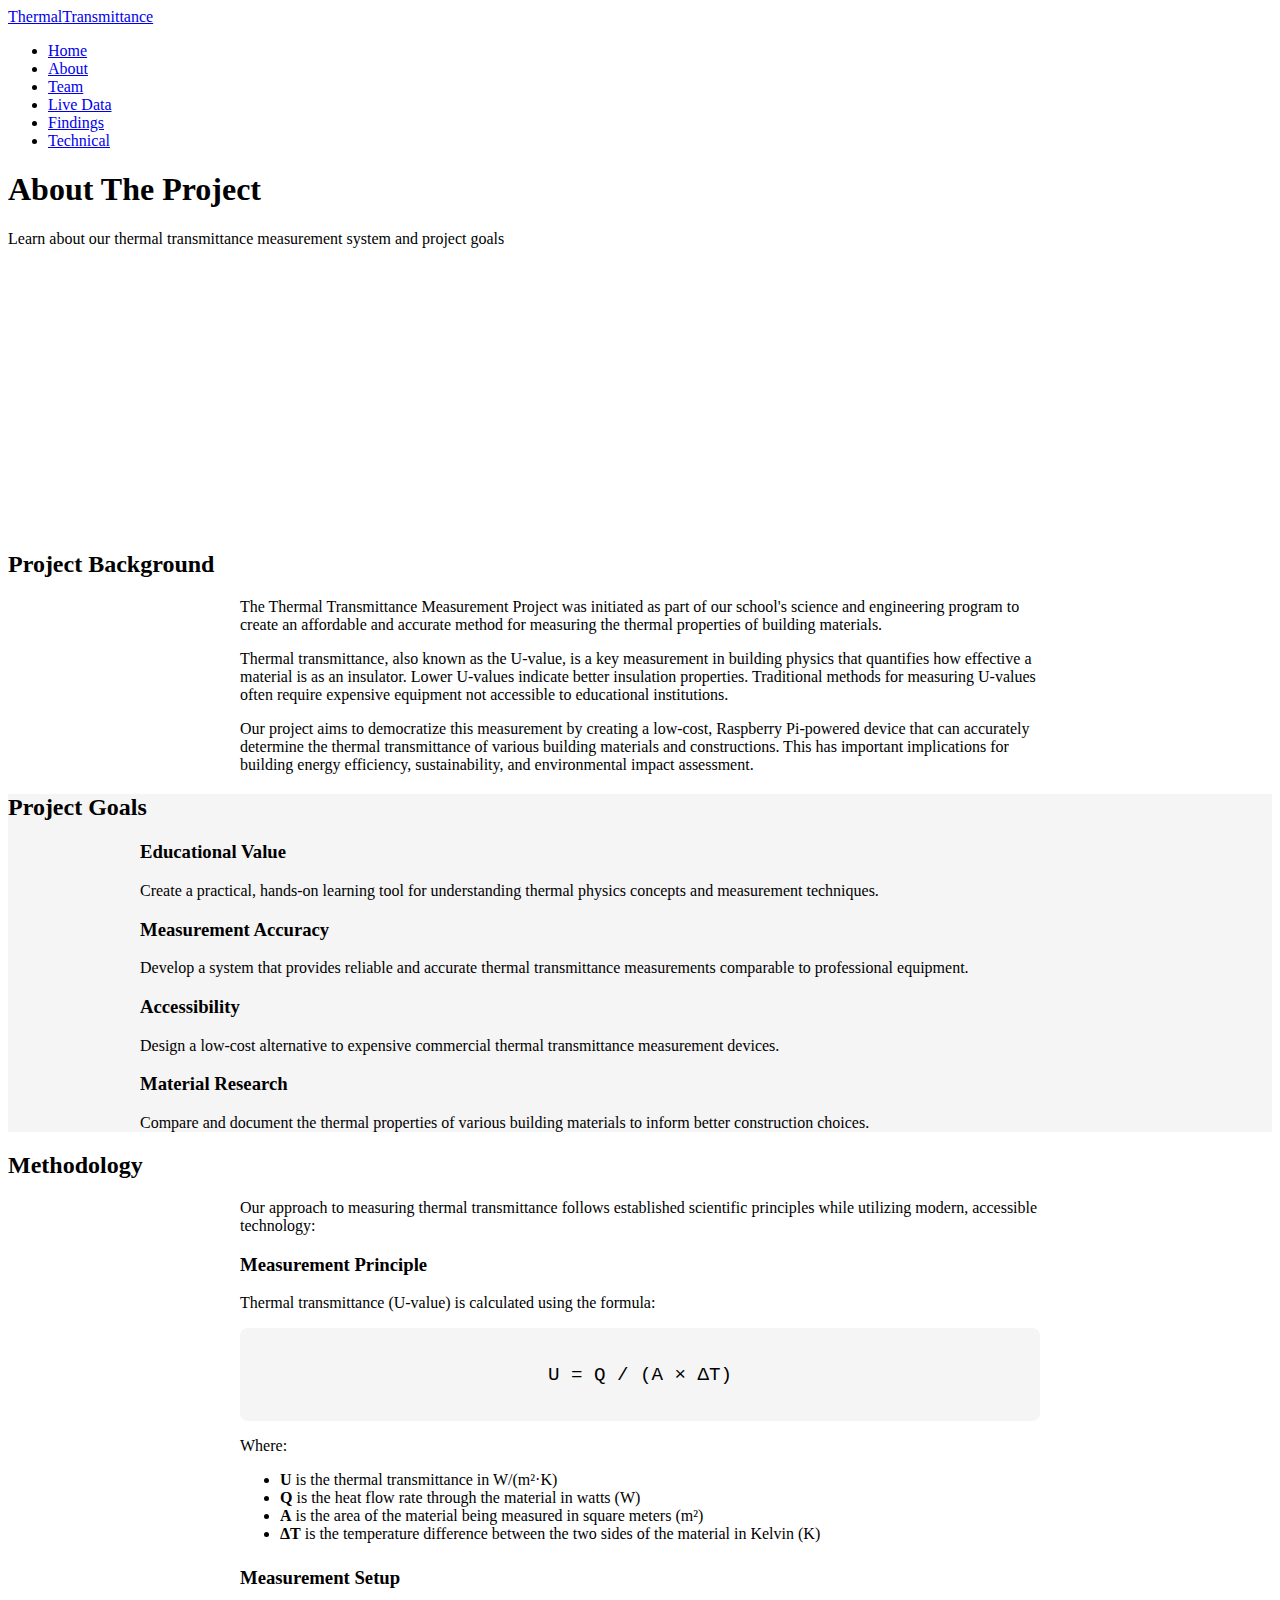
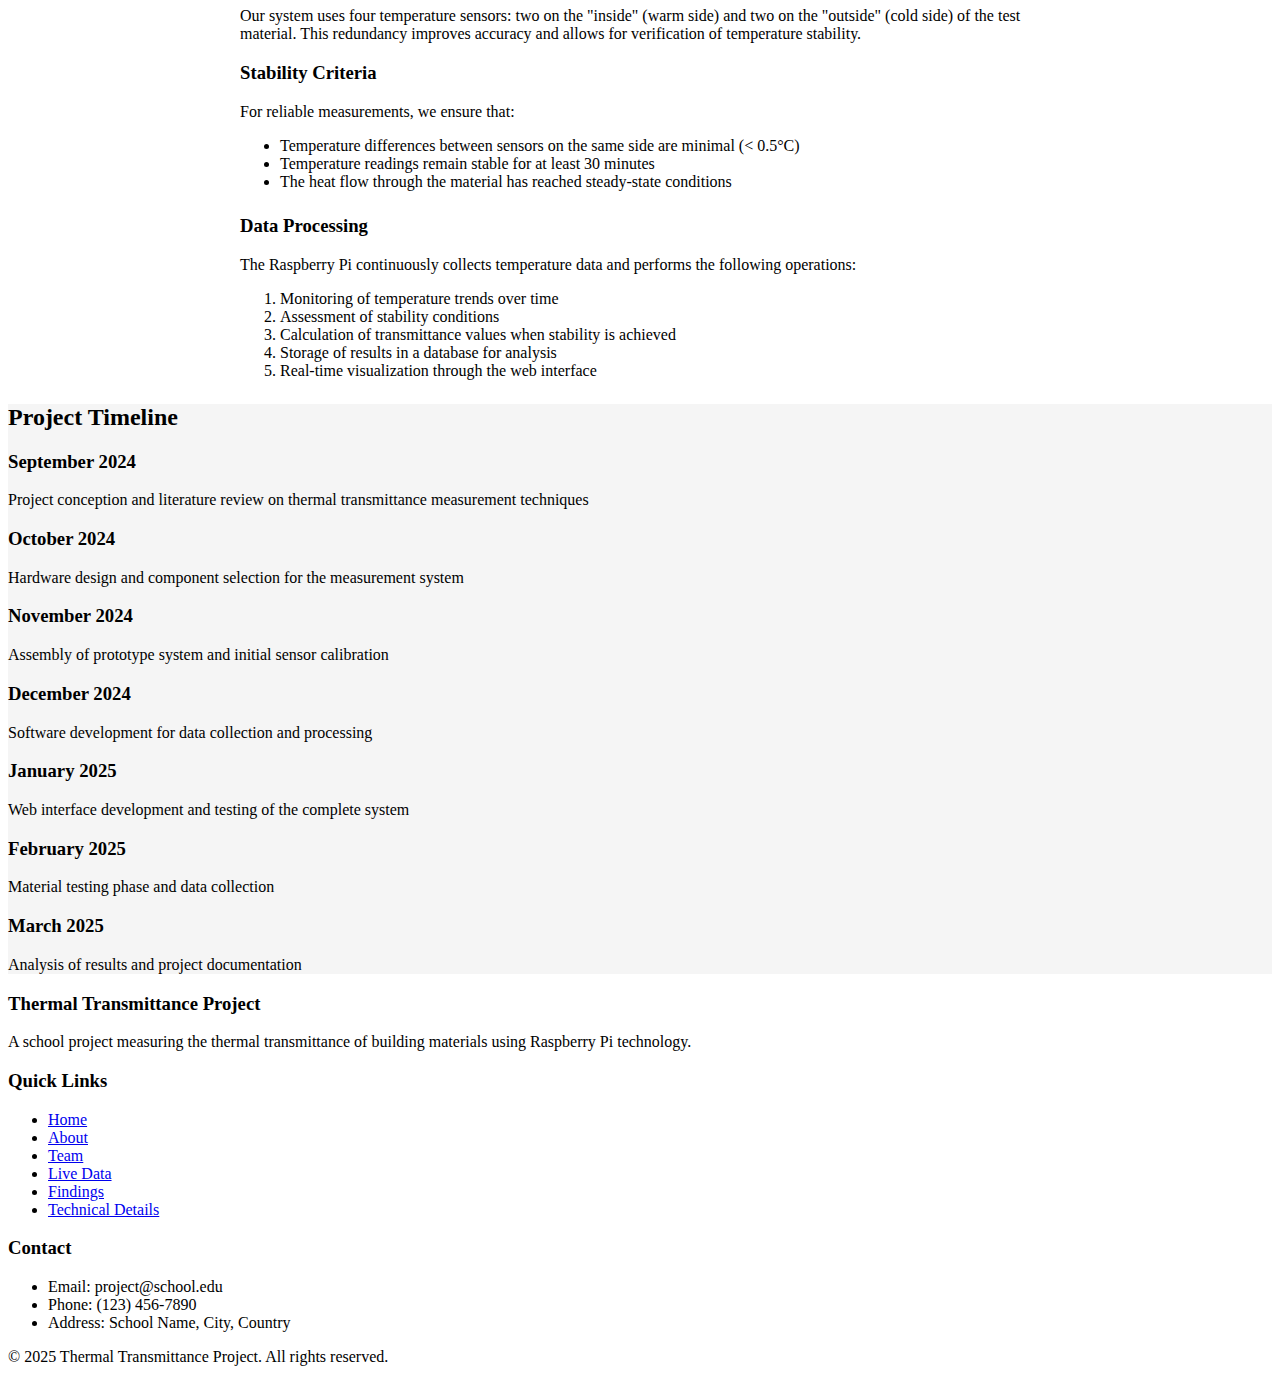
==== about.html @ 47b1d48a "feat(html): add About page with project details and goals" ====
<!DOCTYPE html>
<html lang="en">
<head>
  <meta charset="UTF-8">
  <meta name="viewport" content="width=device-width, initial-scale=1.0">
  <title>About the Project - Thermal Transmittance Measurement</title>
  <link rel="stylesheet" href="styles.css">
  <link href="https://fonts.googleapis.com/css2?family=Montserrat:wght@500;700&family=Roboto:wght@400;500&display=swap" rel="stylesheet">
</head>
<body>
  <!-- Navigation -->
  <nav class="navbar">
    <div class="container">
      <a href="index.html" class="logo">Thermal<span>Transmittance</span></a>
      <ul class="nav-menu">
        <li class="nav-item"><a href="index.html" class="nav-link">Home</a></li>
        <li class="nav-item"><a href="about.html" class="nav-link">About</a></li>
        <li class="nav-item"><a href="team.html" class="nav-link">Team</a></li>
        <li class="nav-item"><a href="data.html" class="nav-link">Live Data</a></li>
        <li class="nav-item"><a href="findings.html" class="nav-link">Findings</a></li>
        <li class="nav-item"><a href="technical.html" class="nav-link">Technical</a></li>
      </ul>
      <div class="hamburger">
        <span class="bar"></span>
        <span class="bar"></span>
        <span class="bar"></span>
      </div>
    </div>
  </nav>

  <!-- Page Header -->
  <section class="hero" style="height: 40vh;">
    <div class="container">
      <div class="hero-content">
        <h1>About The Project</h1>
        <p>Learn about our thermal transmittance measurement system and project goals</p>
      </div>
    </div>
  </section>

  <!-- Project Description -->
  <section class="section">
    <div class="container">
      <h2 class="section-title">Project Background</h2>
      <div style="max-width: 800px; margin: 0 auto;">
        <p>The Thermal Transmittance Measurement Project was initiated as part of our school's science and engineering program to create an affordable and accurate method for measuring the thermal properties of building materials.</p>
        
        <p>Thermal transmittance, also known as the U-value, is a key measurement in building physics that quantifies how effective a material is as an insulator. Lower U-values indicate better insulation properties. Traditional methods for measuring U-values often require expensive equipment not accessible to educational institutions.</p>
        
        <p>Our project aims to democratize this measurement by creating a low-cost, Raspberry Pi-powered device that can accurately determine the thermal transmittance of various building materials and constructions. This has important implications for building energy efficiency, sustainability, and environmental impact assessment.</p>
      </div>
    </div>
  </section>

  <!-- Project Goals Section -->
  <section class="section" style="background-color: #f5f5f5;">
    <div class="container">
      <h2 class="section-title">Project Goals</h2>
      <div class="grid" style="grid-template-columns: repeat(auto-fit, minmax(250px, 1fr)); max-width: 1000px; margin: 0 auto;">
        <div class="card">
          <div class="card-content">
            <h3 class="card-title">Educational Value</h3>
            <p>Create a practical, hands-on learning tool for understanding thermal physics concepts and measurement techniques.</p>
          </div>
        </div>
        <div class="card">
          <div class="card-content">
            <h3 class="card-title">Measurement Accuracy</h3>
            <p>Develop a system that provides reliable and accurate thermal transmittance measurements comparable to professional equipment.</p>
          </div>
        </div>
        <div class="card">
          <div class="card-content">
            <h3 class="card-title">Accessibility</h3>
            <p>Design a low-cost alternative to expensive commercial thermal transmittance measurement devices.</p>
          </div>
        </div>
        <div class="card">
          <div class="card-content">
            <h3 class="card-title">Material Research</h3>
            <p>Compare and document the thermal properties of various building materials to inform better construction choices.</p>
          </div>
        </div>
      </div>
    </div>
  </section>

  <!-- Methodology Section -->
  <section class="section">
    <div class="container">
      <h2 class="section-title">Methodology</h2>
      <div style="max-width: 800px; margin: 0 auto;">
        <p>Our approach to measuring thermal transmittance follows established scientific principles while utilizing modern, accessible technology:</p>
        
        <h3>Measurement Principle</h3>
        <p>Thermal transmittance (U-value) is calculated using the formula:</p>
        <div style="background-color: #f5f5f5; padding: 1rem; border-radius: 8px; margin: 1rem 0; text-align: center;">
          <p style="font-family: 'Courier New', monospace; font-size: 1.2rem;">U = Q / (A × ΔT)</p>
        </div>
        <p>Where:</p>
        <ul style="margin-bottom: 1.5rem;">
          <li><strong>U</strong> is the thermal transmittance in W/(m²·K)</li>
          <li><strong>Q</strong> is the heat flow rate through the material in watts (W)</li>
          <li><strong>A</strong> is the area of the material being measured in square meters (m²)</li>
          <li><strong>ΔT</strong> is the temperature difference between the two sides of the material in Kelvin (K)</li>
        </ul>
        
        <h3>Measurement Setup</h3>
        <p>Our system uses four temperature sensors: two on the "inside" (warm side) and two on the "outside" (cold side) of the test material. This redundancy improves accuracy and allows for verification of temperature stability.</p>
        
        <h3>Stability Criteria</h3>
        <p>For reliable measurements, we ensure that:</p>
        <ul style="margin-bottom: 1.5rem;">
          <li>Temperature differences between sensors on the same side are minimal (< 0.5°C)</li>
          <li>Temperature readings remain stable for at least 30 minutes</li>
          <li>The heat flow through the material has reached steady-state conditions</li>
        </ul>
        
        <h3>Data Processing</h3>
        <p>The Raspberry Pi continuously collects temperature data and performs the following operations:</p>
        <ol style="margin-bottom: 1.5rem;">
          <li>Monitoring of temperature trends over time</li>
          <li>Assessment of stability conditions</li>
          <li>Calculation of transmittance values when stability is achieved</li>
          <li>Storage of results in a database for analysis</li>
          <li>Real-time visualization through the web interface</li>
        </ol>
      </div>
    </div>
  </section>

  <!-- Project Timeline -->
  <section class="section" style="background-color: #f5f5f5;">
    <div class="container">
      <h2 class="section-title">Project Timeline</h2>
      <div class="timeline">
        <div class="timeline-item">
          <div class="timeline-content">
            <h3>September 2024</h3>
            <p>Project conception and literature review on thermal transmittance measurement techniques</p>
          </div>
        </div>
        <div class="timeline-item">
          <div class="timeline-content">
            <h3>October 2024</h3>
            <p>Hardware design and component selection for the measurement system</p>
          </div>
        </div>
        <div class="timeline-item">
          <div class="timeline-content">
            <h3>November 2024</h3>
            <p>Assembly of prototype system and initial sensor calibration</p>
          </div>
        </div>
        <div class="timeline-item">
          <div class="timeline-content">
            <h3>December 2024</h3>
            <p>Software development for data collection and processing</p>
          </div>
        </div>
        <div class="timeline-item">
          <div class="timeline-content">
            <h3>January 2025</h3>
            <p>Web interface development and testing of the complete system</p>
          </div>
        </div>
        <div class="timeline-item">
          <div class="timeline-content">
            <h3>February 2025</h3>
            <p>Material testing phase and data collection</p>
          </div>
        </div>
        <div class="timeline-item">
          <div class="timeline-content">
            <h3>March 2025</h3>
            <p>Analysis of results and project documentation</p>
          </div>
        </div>
      </div>
    </div>
  </section>

  <!-- Footer -->
  <footer class="footer">
    <div class="container">
      <div class="footer-content">
        <div class="footer-column">
          <h3>Thermal Transmittance Project</h3>
          <p>A school project measuring the thermal transmittance of building materials using Raspberry Pi technology.</p>
        </div>
        <div class="footer-column">
          <h3>Quick Links</h3>
          <ul class="footer-links">
            <li><a href="index.html">Home</a></li>
            <li><a href="about.html">About</a></li>
            <li><a href="team.html">Team</a></li>
            <li><a href="data.html">Live Data</a></li>
            <li><a href="findings.html">Findings</a></li>
            <li><a href="technical.html">Technical Details</a></li>
          </ul>
        </div>
        <div class="footer-column">
          <h3>Contact</h3>
          <ul class="footer-links">
            <li>Email: project@school.edu</li>
            <li>Phone: (123) 456-7890</li>
            <li>Address: School Name, City, Country</li>
          </ul>
        </div>
      </div>
      <div class="footer-bottom">
        <p>&copy; 2025 Thermal Transmittance Project. All rights reserved.</p>
      </div>
    </div>
  </footer>

  <script src="script.js"></script>
</body>
</html>
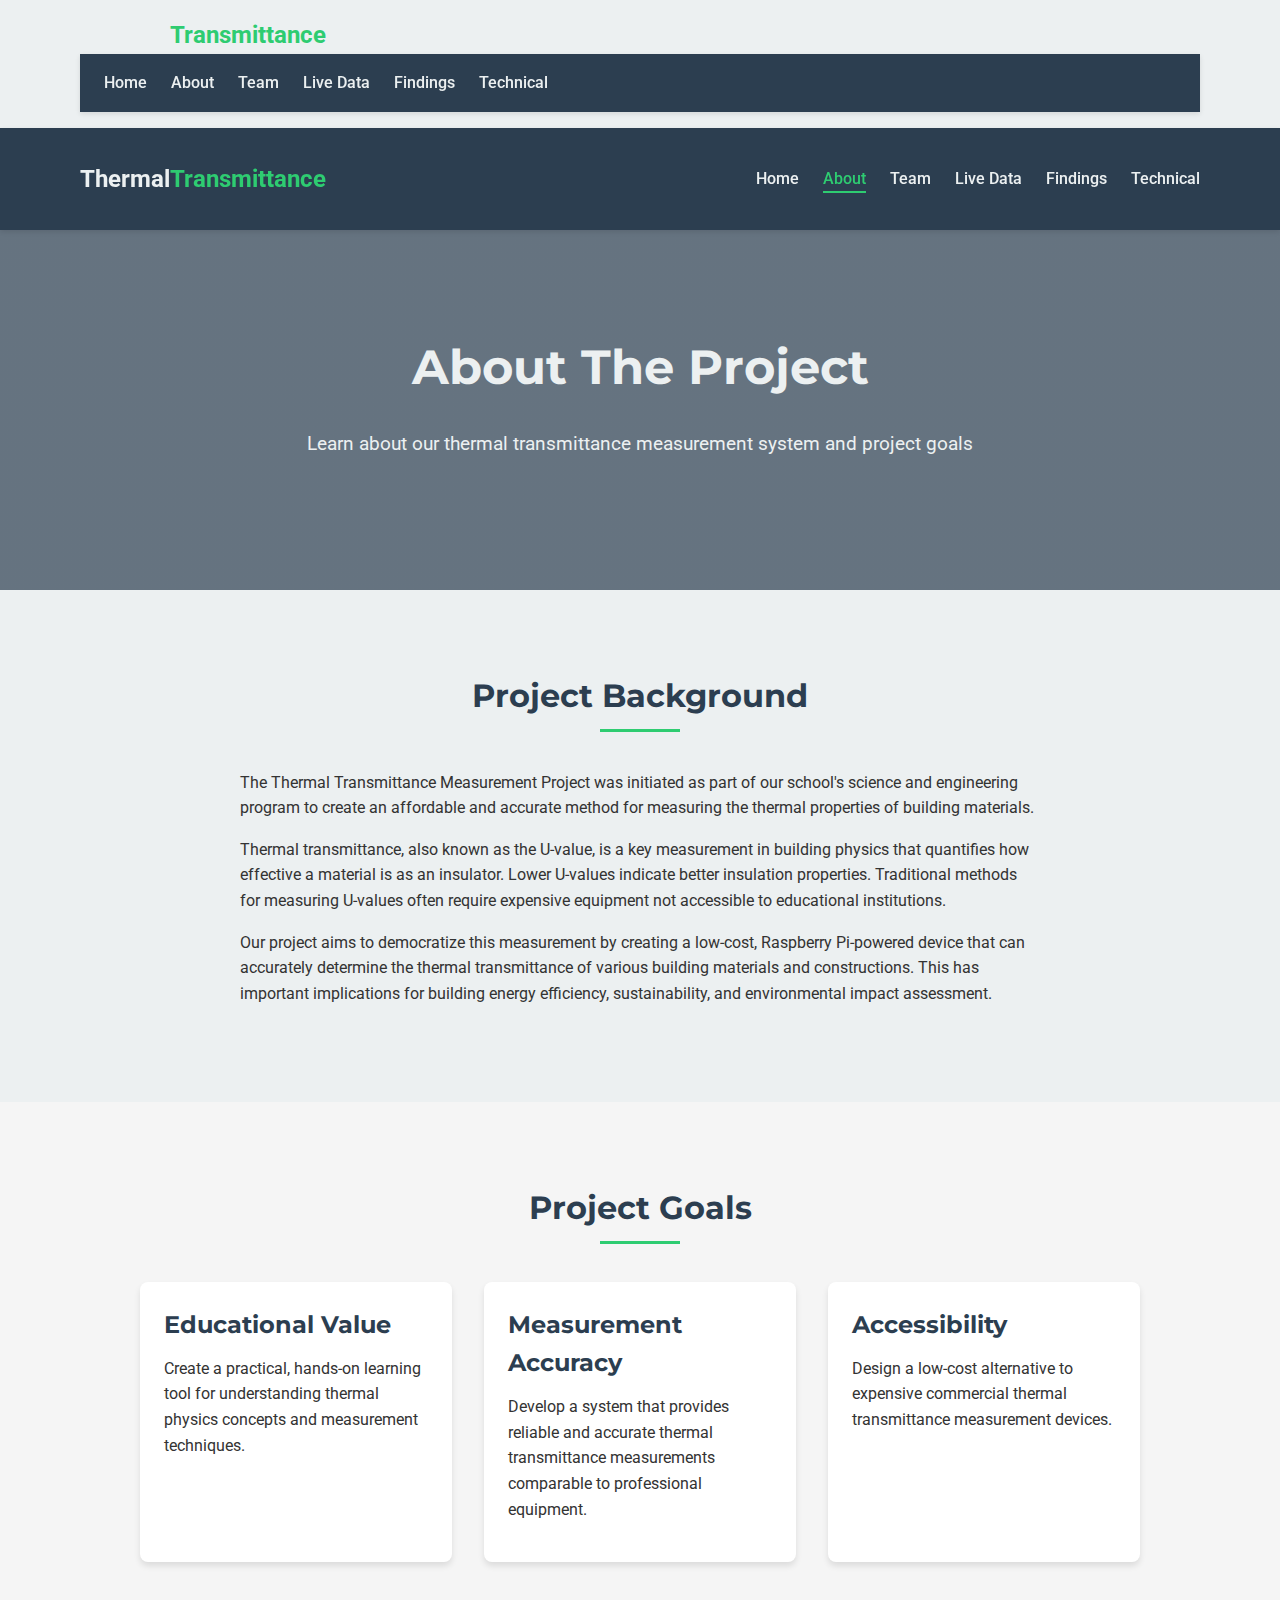
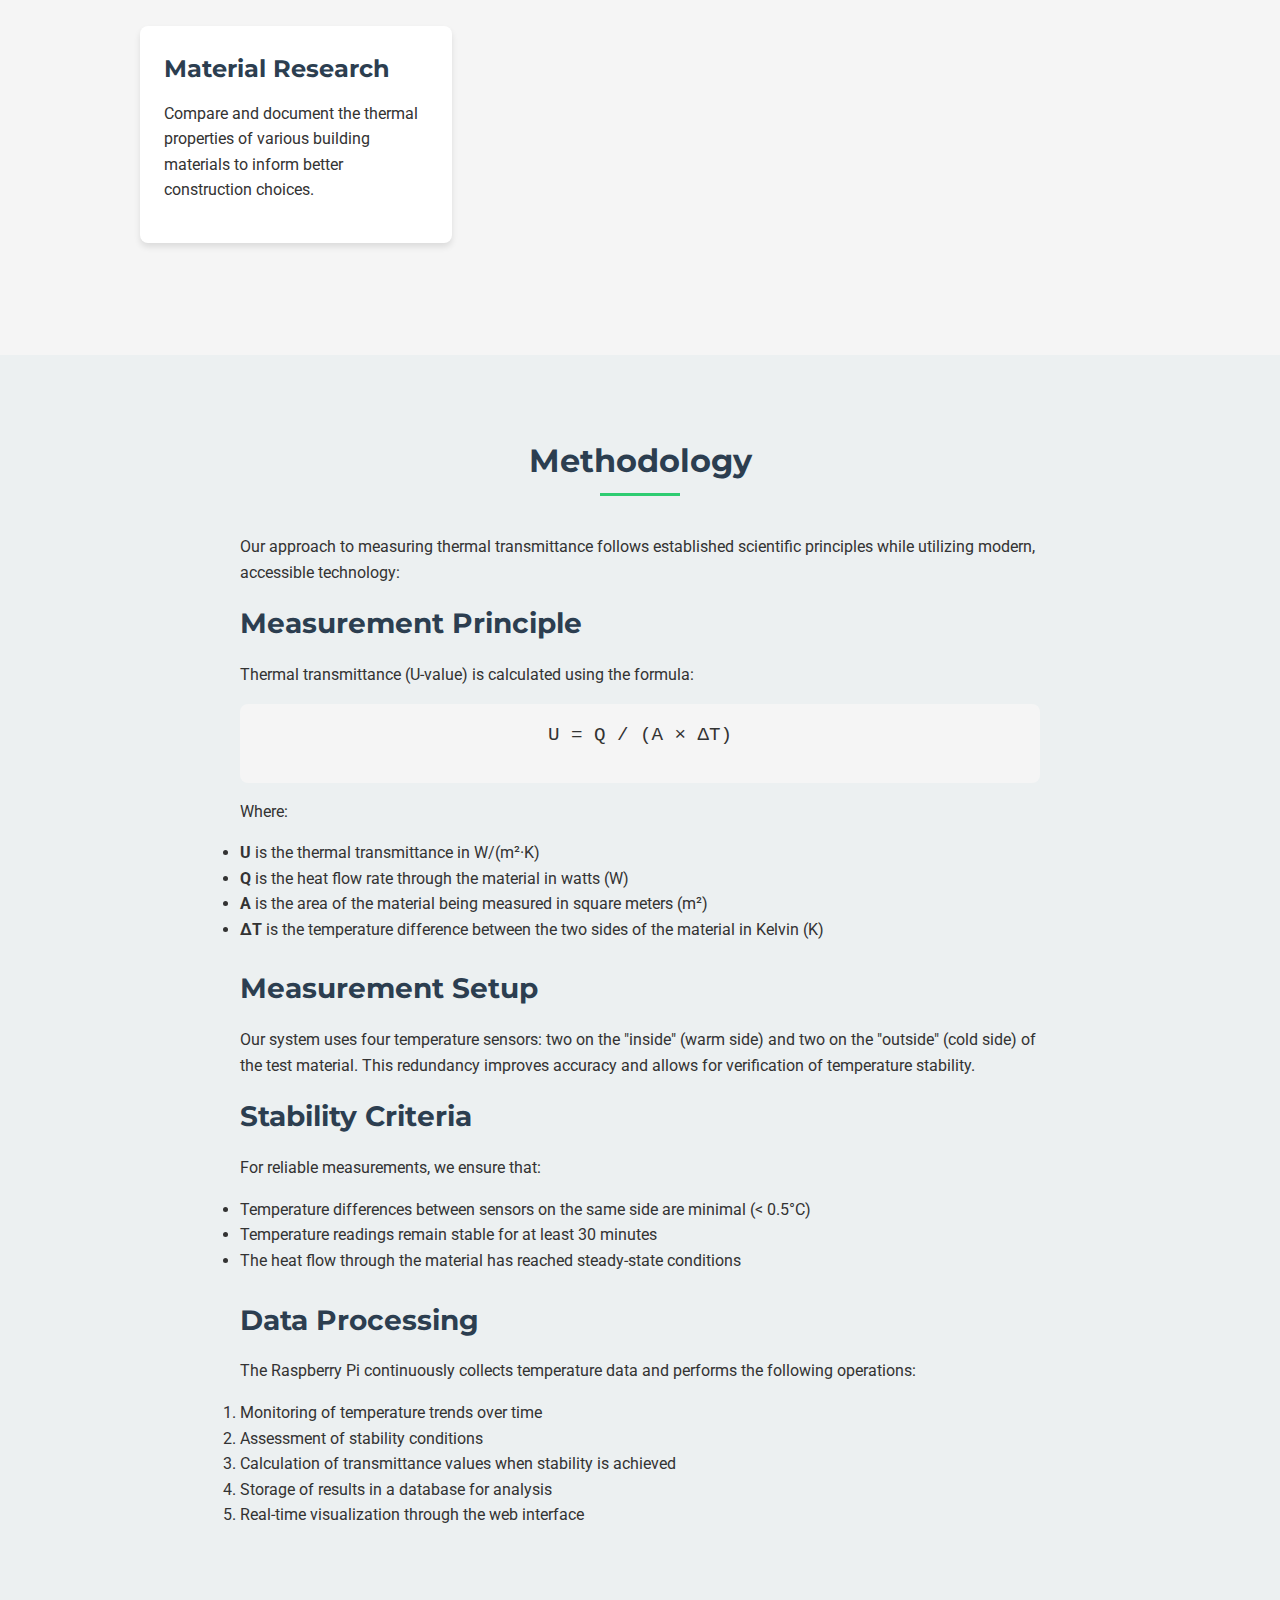
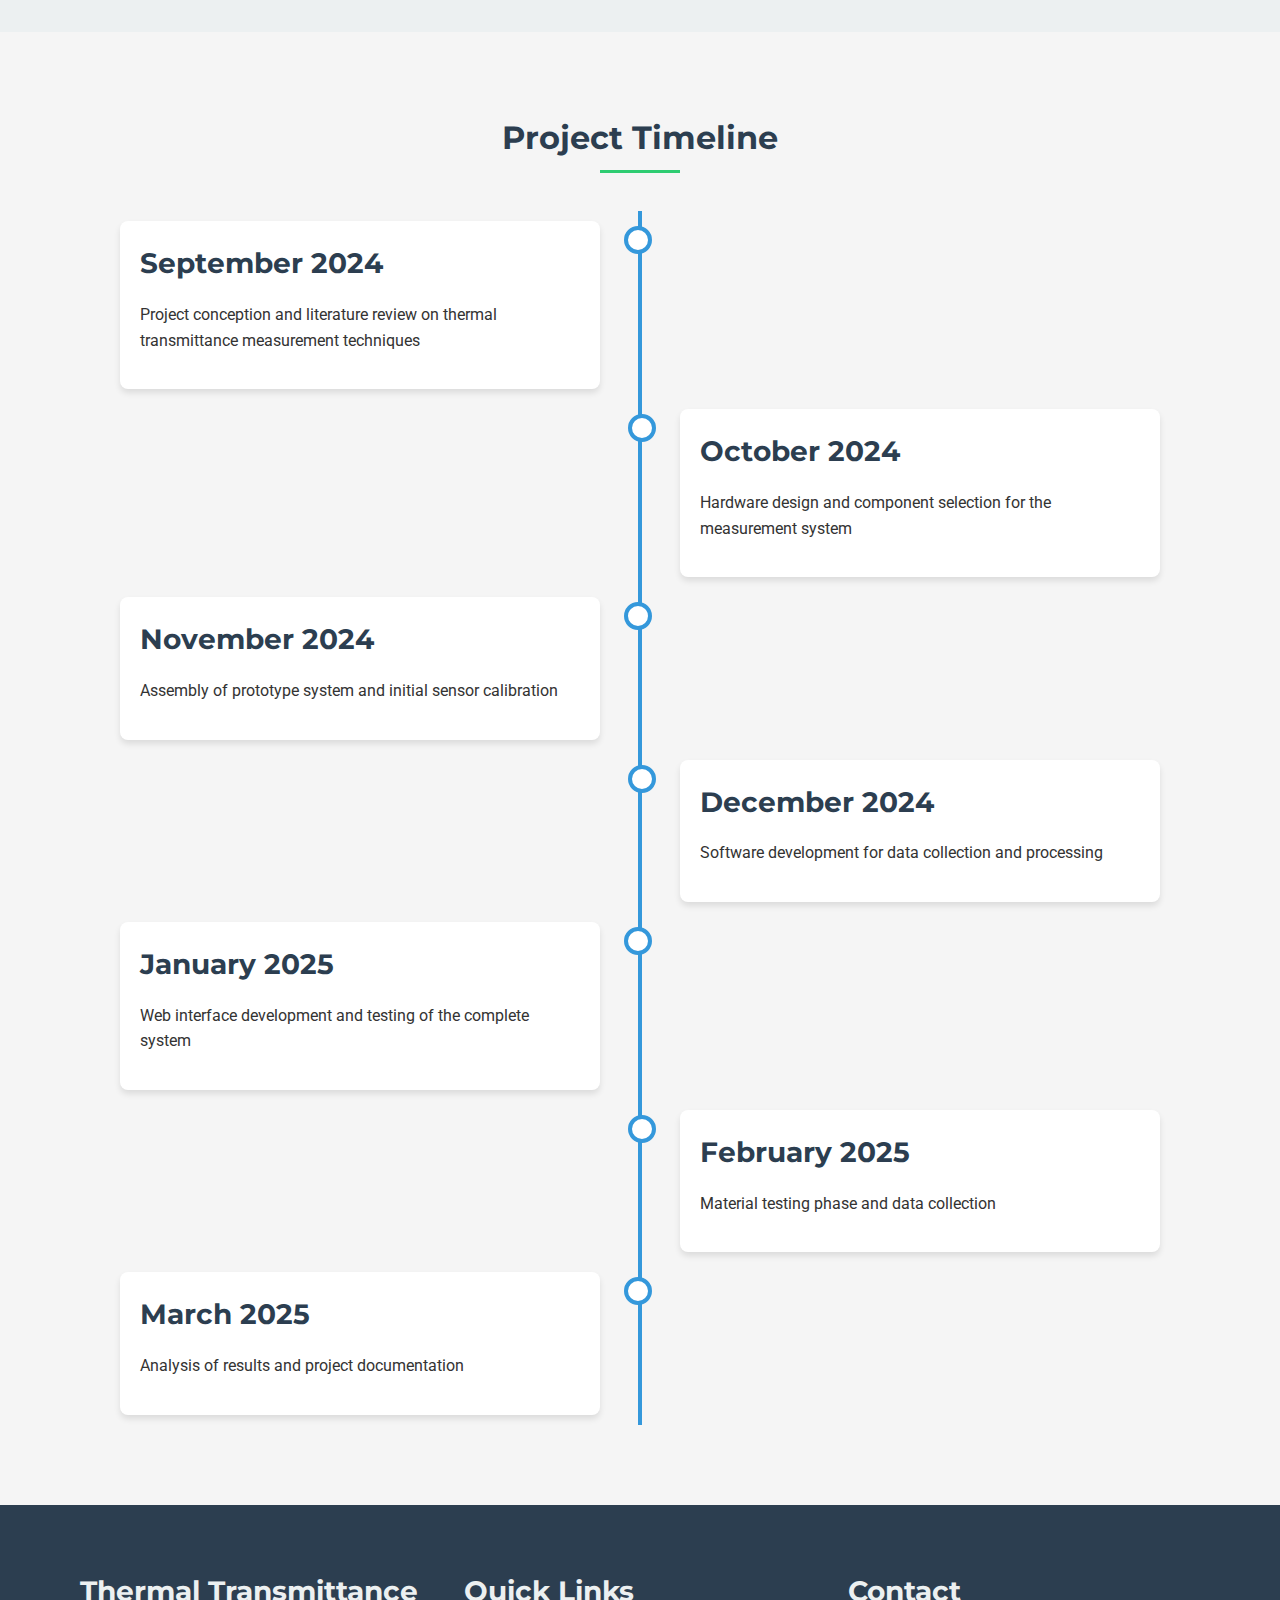
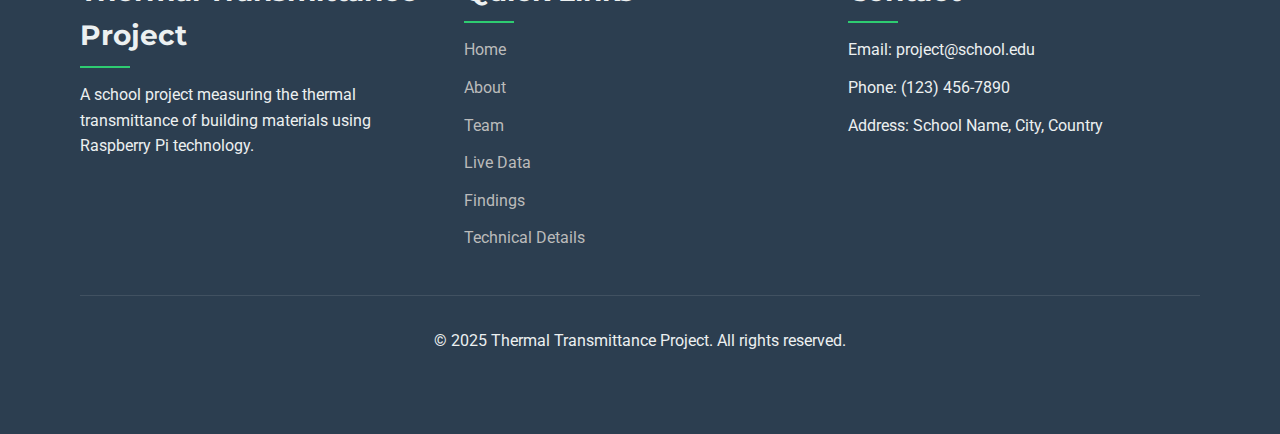
==== commit 7636c1c9: "feat(html): refactor header and footer inclusion using HTML includes" ====
--- a/about.html
+++ b/about.html
@@ -1,14 +1,18 @@
 <!DOCTYPE html>
 <html lang="en">
+
 <head>
   <meta charset="UTF-8">
   <meta name="viewport" content="width=device-width, initial-scale=1.0">
   <title>About the Project - Thermal Transmittance Measurement</title>
-  <link rel="stylesheet" href="styles.css">
-  <link href="https://fonts.googleapis.com/css2?family=Montserrat:wght@500;700&family=Roboto:wght@400;500&display=swap" rel="stylesheet">
+  <link href="https://fonts.googleapis.com/css2?family=Montserrat:wght@500;700&family=Roboto:wght@400;500&display=swap"
+    rel="stylesheet">
+  <link rel="stylesheet" href="css/styles.css">
 </head>
+
 <body>
-  <!-- Navigation -->
+  <!-- Header  -->
+  <include src="header.html"></include>
   <nav class="navbar">
     <div class="container">
       <a href="index.html" class="logo">Thermal<span>Transmittance</span></a>
@@ -43,11 +47,19 @@
     <div class="container">
       <h2 class="section-title">Project Background</h2>
       <div style="max-width: 800px; margin: 0 auto;">
-        <p>The Thermal Transmittance Measurement Project was initiated as part of our school's science and engineering program to create an affordable and accurate method for measuring the thermal properties of building materials.</p>
-        
-        <p>Thermal transmittance, also known as the U-value, is a key measurement in building physics that quantifies how effective a material is as an insulator. Lower U-values indicate better insulation properties. Traditional methods for measuring U-values often require expensive equipment not accessible to educational institutions.</p>
-        
-        <p>Our project aims to democratize this measurement by creating a low-cost, Raspberry Pi-powered device that can accurately determine the thermal transmittance of various building materials and constructions. This has important implications for building energy efficiency, sustainability, and environmental impact assessment.</p>
+        <p>The Thermal Transmittance Measurement Project was initiated as part of our school's science and engineering
+          program to create an affordable and accurate method for measuring the thermal properties of building
+          materials.</p>
+
+        <p>Thermal transmittance, also known as the U-value, is a key measurement in building physics that quantifies
+          how effective a material is as an insulator. Lower U-values indicate better insulation properties. Traditional
+          methods for measuring U-values often require expensive equipment not accessible to educational institutions.
+        </p>
+
+        <p>Our project aims to democratize this measurement by creating a low-cost, Raspberry Pi-powered device that can
+          accurately determine the thermal transmittance of various building materials and constructions. This has
+          important implications for building energy efficiency, sustainability, and environmental impact assessment.
+        </p>
       </div>
     </div>
   </section>
@@ -56,17 +68,20 @@
   <section class="section" style="background-color: #f5f5f5;">
     <div class="container">
       <h2 class="section-title">Project Goals</h2>
-      <div class="grid" style="grid-template-columns: repeat(auto-fit, minmax(250px, 1fr)); max-width: 1000px; margin: 0 auto;">
+      <div class="grid"
+        style="grid-template-columns: repeat(auto-fit, minmax(250px, 1fr)); max-width: 1000px; margin: 0 auto;">
         <div class="card">
           <div class="card-content">
             <h3 class="card-title">Educational Value</h3>
-            <p>Create a practical, hands-on learning tool for understanding thermal physics concepts and measurement techniques.</p>
+            <p>Create a practical, hands-on learning tool for understanding thermal physics concepts and measurement
+              techniques.</p>
           </div>
         </div>
         <div class="card">
           <div class="card-content">
             <h3 class="card-title">Measurement Accuracy</h3>
-            <p>Develop a system that provides reliable and accurate thermal transmittance measurements comparable to professional equipment.</p>
+            <p>Develop a system that provides reliable and accurate thermal transmittance measurements comparable to
+              professional equipment.</p>
           </div>
         </div>
         <div class="card">
@@ -78,7 +93,8 @@
         <div class="card">
           <div class="card-content">
             <h3 class="card-title">Material Research</h3>
-            <p>Compare and document the thermal properties of various building materials to inform better construction choices.</p>
+            <p>Compare and document the thermal properties of various building materials to inform better construction
+              choices.</p>
           </div>
         </div>
       </div>
@@ -90,8 +106,9 @@
     <div class="container">
       <h2 class="section-title">Methodology</h2>
       <div style="max-width: 800px; margin: 0 auto;">
-        <p>Our approach to measuring thermal transmittance follows established scientific principles while utilizing modern, accessible technology:</p>
-        
+        <p>Our approach to measuring thermal transmittance follows established scientific principles while utilizing
+          modern, accessible technology:</p>
+
         <h3>Measurement Principle</h3>
         <p>Thermal transmittance (U-value) is calculated using the formula:</p>
         <div style="background-color: #f5f5f5; padding: 1rem; border-radius: 8px; margin: 1rem 0; text-align: center;">
@@ -104,10 +121,12 @@
           <li><strong>A</strong> is the area of the material being measured in square meters (m²)</li>
           <li><strong>ΔT</strong> is the temperature difference between the two sides of the material in Kelvin (K)</li>
         </ul>
-        
+
         <h3>Measurement Setup</h3>
-        <p>Our system uses four temperature sensors: two on the "inside" (warm side) and two on the "outside" (cold side) of the test material. This redundancy improves accuracy and allows for verification of temperature stability.</p>
-        
+        <p>Our system uses four temperature sensors: two on the "inside" (warm side) and two on the "outside" (cold
+          side) of the test material. This redundancy improves accuracy and allows for verification of temperature
+          stability.</p>
+
         <h3>Stability Criteria</h3>
         <p>For reliable measurements, we ensure that:</p>
         <ul style="margin-bottom: 1.5rem;">
@@ -115,7 +134,7 @@
           <li>Temperature readings remain stable for at least 30 minutes</li>
           <li>The heat flow through the material has reached steady-state conditions</li>
         </ul>
-        
+
         <h3>Data Processing</h3>
         <p>The Raspberry Pi continuously collects temperature data and performs the following operations:</p>
         <ol style="margin-bottom: 1.5rem;">
@@ -181,39 +200,9 @@
   </section>
 
   <!-- Footer -->
-  <footer class="footer">
-    <div class="container">
-      <div class="footer-content">
-        <div class="footer-column">
-          <h3>Thermal Transmittance Project</h3>
-          <p>A school project measuring the thermal transmittance of building materials using Raspberry Pi technology.</p>
-        </div>
-        <div class="footer-column">
-          <h3>Quick Links</h3>
-          <ul class="footer-links">
-            <li><a href="index.html">Home</a></li>
-            <li><a href="about.html">About</a></li>
-            <li><a href="team.html">Team</a></li>
-            <li><a href="data.html">Live Data</a></li>
-            <li><a href="findings.html">Findings</a></li>
-            <li><a href="technical.html">Technical Details</a></li>
-          </ul>
-        </div>
-        <div class="footer-column">
-          <h3>Contact</h3>
-          <ul class="footer-links">
-            <li>Email: project@school.edu</li>
-            <li>Phone: (123) 456-7890</li>
-            <li>Address: School Name, City, Country</li>
-          </ul>
-        </div>
-      </div>
-      <div class="footer-bottom">
-        <p>&copy; 2025 Thermal Transmittance Project. All rights reserved.</p>
-      </div>
-    </div>
-  </footer>
-
-  <script src="script.js"></script>
+  <include src="footer.html"></include>
+
+  <script src="js/main.js"></script>
 </body>
-</html>
+
+</html>--- a/css/styles.css
+++ b/css/styles.css
@@ -0,0 +1,477 @@
+/* Global Styles */
+:root {
+  --primary-color: #3498db;
+  --secondary-color: #2ecc71;
+  --accent-color: #e74c3c;
+  --dark-color: #2c3e50;
+  --light-color: #ecf0f1;
+  --text-color: #333333;
+  --font-main: 'Roboto', sans-serif;
+  --font-heading: 'Montserrat', sans-serif;
+}
+
+* {
+  margin: 0;
+  padding: 0;
+  box-sizing: border-box;
+}
+
+body {
+  font-family: var(--font-main);
+  line-height: 1.6;
+  color: var(--text-color);
+  background-color: var(--light-color);
+}
+
+.container {
+  width: 90%;
+  max-width: 1200px;
+  margin: 0 auto;
+  padding: 1rem;
+}
+
+/* Typography */
+h1, h2, h3, h4, h5, h6 {
+  font-family: var(--font-heading);
+  margin-bottom: 1rem;
+  color: var(--dark-color);
+}
+
+h1 {
+  font-size: 2.5rem;
+}
+
+h2 {
+  font-size: 2rem;
+}
+
+h3 {
+  font-size: 1.75rem;
+}
+
+p {
+  margin-bottom: 1rem;
+}
+
+a {
+  color: var(--primary-color);
+  text-decoration: none;
+  transition: color 0.3s ease;
+}
+
+a:hover {
+  color: var(--accent-color);
+}
+
+/* Navigation */
+.navbar {
+  background-color: var(--dark-color);
+  padding: 1rem 0;
+  position: sticky;
+  top: 0;
+  z-index: 100;
+  box-shadow: 0 2px 5px rgba(0, 0, 0, 0.1);
+}
+
+.navbar .container {
+  display: flex;
+  justify-content: space-between;
+  align-items: center;
+}
+
+.logo {
+  font-size: 1.5rem;
+  font-weight: bold;
+  color: var(--light-color);
+}
+
+.logo span {
+  color: var(--secondary-color);
+}
+
+.nav-menu {
+  display: flex;
+  list-style: none;
+}
+
+.nav-item {
+  margin-left: 1.5rem;
+}
+
+.nav-link {
+  color: var(--light-color);
+  font-weight: 500;
+  position: relative;
+}
+
+.nav-link::after {
+  content: '';
+  position: absolute;
+  bottom: -5px;
+  left: 0;
+  width: 0;
+  height: 2px;
+  background-color: var(--secondary-color);
+  transition: width 0.3s ease;
+}
+
+.nav-link:hover::after {
+  width: 100%;
+}
+
+.nav-link.active {
+  color: var(--secondary-color);
+}
+
+.nav-link.active::after {
+  width: 100%;
+}
+
+.hamburger {
+  display: none;
+  cursor: pointer;
+}
+
+/* Hero Section */
+.hero {
+  background-image: linear-gradient(rgba(44, 62, 80, 0.7), rgba(44, 62, 80, 0.7)), url('images/hero-bg.jpg');
+  background-size: cover;
+  background-position: center;
+  height: 60vh;
+  display: flex;
+  align-items: center;
+  color: var(--light-color);
+  text-align: center;
+}
+
+.hero-content {
+  max-width: 800px;
+  margin: 0 auto;
+}
+
+.hero h1 {
+  font-size: 3rem;
+  color: var(--light-color);
+  margin-bottom: 1.5rem;
+}
+
+.hero p {
+  font-size: 1.2rem;
+  margin-bottom: 2rem;
+}
+
+.btn {
+  display: inline-block;
+  padding: 0.75rem 1.5rem;
+  border-radius: 4px;
+  font-weight: 500;
+  text-transform: uppercase;
+  letter-spacing: 1px;
+  cursor: pointer;
+  transition: all 0.3s ease;
+}
+
+.btn-primary {
+  background-color: var(--primary-color);
+  color: white;
+}
+
+.btn-primary:hover {
+  background-color: #2980b9;
+  color: white;
+}
+
+.btn-secondary {
+  background-color: var(--secondary-color);
+  color: white;
+}
+
+.btn-secondary:hover {
+  background-color: #27ae60;
+  color: white;
+}
+
+/* Card Layouts */
+.card {
+  background-color: white;
+  border-radius: 8px;
+  box-shadow: 0 4px 6px rgba(0, 0, 0, 0.1);
+  overflow: hidden;
+  margin-bottom: 2rem;
+  transition: transform 0.3s ease, box-shadow 0.3s ease;
+}
+
+.card:hover {
+  transform: translateY(-5px);
+  box-shadow: 0 10px 20px rgba(0, 0, 0, 0.15);
+}
+
+.card-image {
+  width: 100%;
+  height: 200px;
+  object-fit: cover;
+}
+
+.card-content {
+  padding: 1.5rem;
+}
+
+.card-title {
+  font-size: 1.5rem;
+  margin-bottom: 0.75rem;
+}
+
+/* Sections */
+.section {
+  padding: 4rem 0;
+}
+
+.section-title {
+  text-align: center;
+  margin-bottom: 3rem;
+  position: relative;
+}
+
+.section-title::after {
+  content: '';
+  position: absolute;
+  bottom: -10px;
+  left: 50%;
+  transform: translateX(-50%);
+  width: 80px;
+  height: 3px;
+  background-color: var(--secondary-color);
+}
+
+/* Grid Layout */
+.grid {
+  display: grid;
+  grid-template-columns: repeat(auto-fill, minmax(300px, 1fr));
+  gap: 2rem;
+}
+
+/* Team Member Card */
+.team-card {
+  text-align: center;
+}
+
+.team-card img {
+  width: 150px;
+  height: 150px;
+  border-radius: 50%;
+  object-fit: cover;
+  margin-bottom: 1rem;
+  border: 4px solid var(--primary-color);
+}
+
+.team-card h3 {
+  margin-bottom: 0.5rem;
+}
+
+.team-card p {
+  color: #666;
+}
+
+/* Data Visualization */
+.chart-container {
+  background-color: white;
+  padding: 1.5rem;
+  border-radius: 8px;
+  box-shadow: 0 4px 6px rgba(0, 0, 0, 0.1);
+  margin-bottom: 2rem;
+}
+
+.data-value {
+  text-align: center;
+  font-size: 2rem;
+  font-weight: bold;
+  color: var(--primary-color);
+  margin: 1rem 0;
+}
+
+.data-label {
+  display: block;
+  text-align: center;
+  font-size: 1rem;
+  color: #666;
+  margin-bottom: 0.5rem;
+}
+
+/* Timeline */
+.timeline {
+  position: relative;
+  max-width: 1200px;
+  margin: 0 auto;
+}
+
+.timeline::after {
+  content: '';
+  position: absolute;
+  width: 4px;
+  background-color: var(--primary-color);
+  top: 0;
+  bottom: 0;
+  left: 50%;
+  margin-left: -2px;
+}
+
+.timeline-item {
+  padding: 10px 40px;
+  position: relative;
+  width: 50%;
+  box-sizing: border-box;
+}
+
+.timeline-item:nth-child(odd) {
+  left: 0;
+}
+
+.timeline-item:nth-child(even) {
+  left: 50%;
+}
+
+.timeline-item::after {
+  content: '';
+  position: absolute;
+  width: 20px;
+  height: 20px;
+  background-color: white;
+  border: 4px solid var(--primary-color);
+  border-radius: 50%;
+  top: 15px;
+  z-index: 1;
+}
+
+.timeline-item:nth-child(odd)::after {
+  right: -12px;
+}
+
+.timeline-item:nth-child(even)::after {
+  left: -12px;
+}
+
+.timeline-content {
+  padding: 20px;
+  background-color: white;
+  border-radius: 8px;
+  box-shadow: 0 4px 6px rgba(0, 0, 0, 0.1);
+}
+
+/* Footer */
+.footer {
+  background-color: var(--dark-color);
+  color: var(--light-color);
+  padding: 3rem 0;
+}
+
+.footer-content {
+  display: grid;
+  grid-template-columns: repeat(auto-fit, minmax(200px, 1fr));
+  gap: 2rem;
+}
+
+.footer-column h3 {
+  color: var(--light-color);
+  margin-bottom: 1.5rem;
+  position: relative;
+}
+
+.footer-column h3::after {
+  content: '';
+  position: absolute;
+  bottom: -10px;
+  left: 0;
+  width: 50px;
+  height: 2px;
+  background-color: var(--secondary-color);
+}
+
+.footer-links {
+  list-style: none;
+}
+
+.footer-links li {
+  margin-bottom: 0.75rem;
+}
+
+.footer-links a {
+  color: #bbb;
+  transition: color 0.3s ease;
+}
+
+.footer-links a:hover {
+  color: var(--secondary-color);
+}
+
+.footer-bottom {
+  margin-top: 2rem;
+  text-align: center;
+  padding-top: 2rem;
+  border-top: 1px solid rgba(255, 255, 255, 0.1);
+}
+
+/* Responsive Design */
+@media screen and (max-width: 768px) {
+  .nav-menu {
+    position: fixed;
+    left: -100%;
+    top: 70px;
+    flex-direction: column;
+    background-color: var(--dark-color);
+    width: 100%;
+    text-align: center;
+    transition: 0.3s;
+    box-shadow: 0 10px 27px rgba(0, 0, 0, 0.05);
+  }
+
+  .nav-menu.active {
+    left: 0;
+  }
+
+  .nav-item {
+    margin: 1.5rem 0;
+  }
+
+  .hamburger {
+    display: block;
+  }
+
+  .hamburger.active .bar:nth-child(2) {
+    opacity: 0;
+  }
+
+  .hamburger.active .bar:nth-child(1) {
+    transform: translateY(8px) rotate(45deg);
+  }
+
+  .hamburger.active .bar:nth-child(3) {
+    transform: translateY(-8px) rotate(-45deg);
+  }
+
+  .hero h1 {
+    font-size: 2rem;
+  }
+
+  .hero p {
+    font-size: 1rem;
+  }
+
+  .timeline::after {
+    left: 31px;
+  }
+  
+  .timeline-item {
+    width: 100%;
+    padding-left: 70px;
+    padding-right: 25px;
+  }
+  
+  .timeline-item:nth-child(even) {
+    left: 0;
+  }
+  
+  .timeline-item:nth-child(odd)::after,
+  .timeline-item:nth-child(even)::after {
+    left: 18px;
+  }
+}
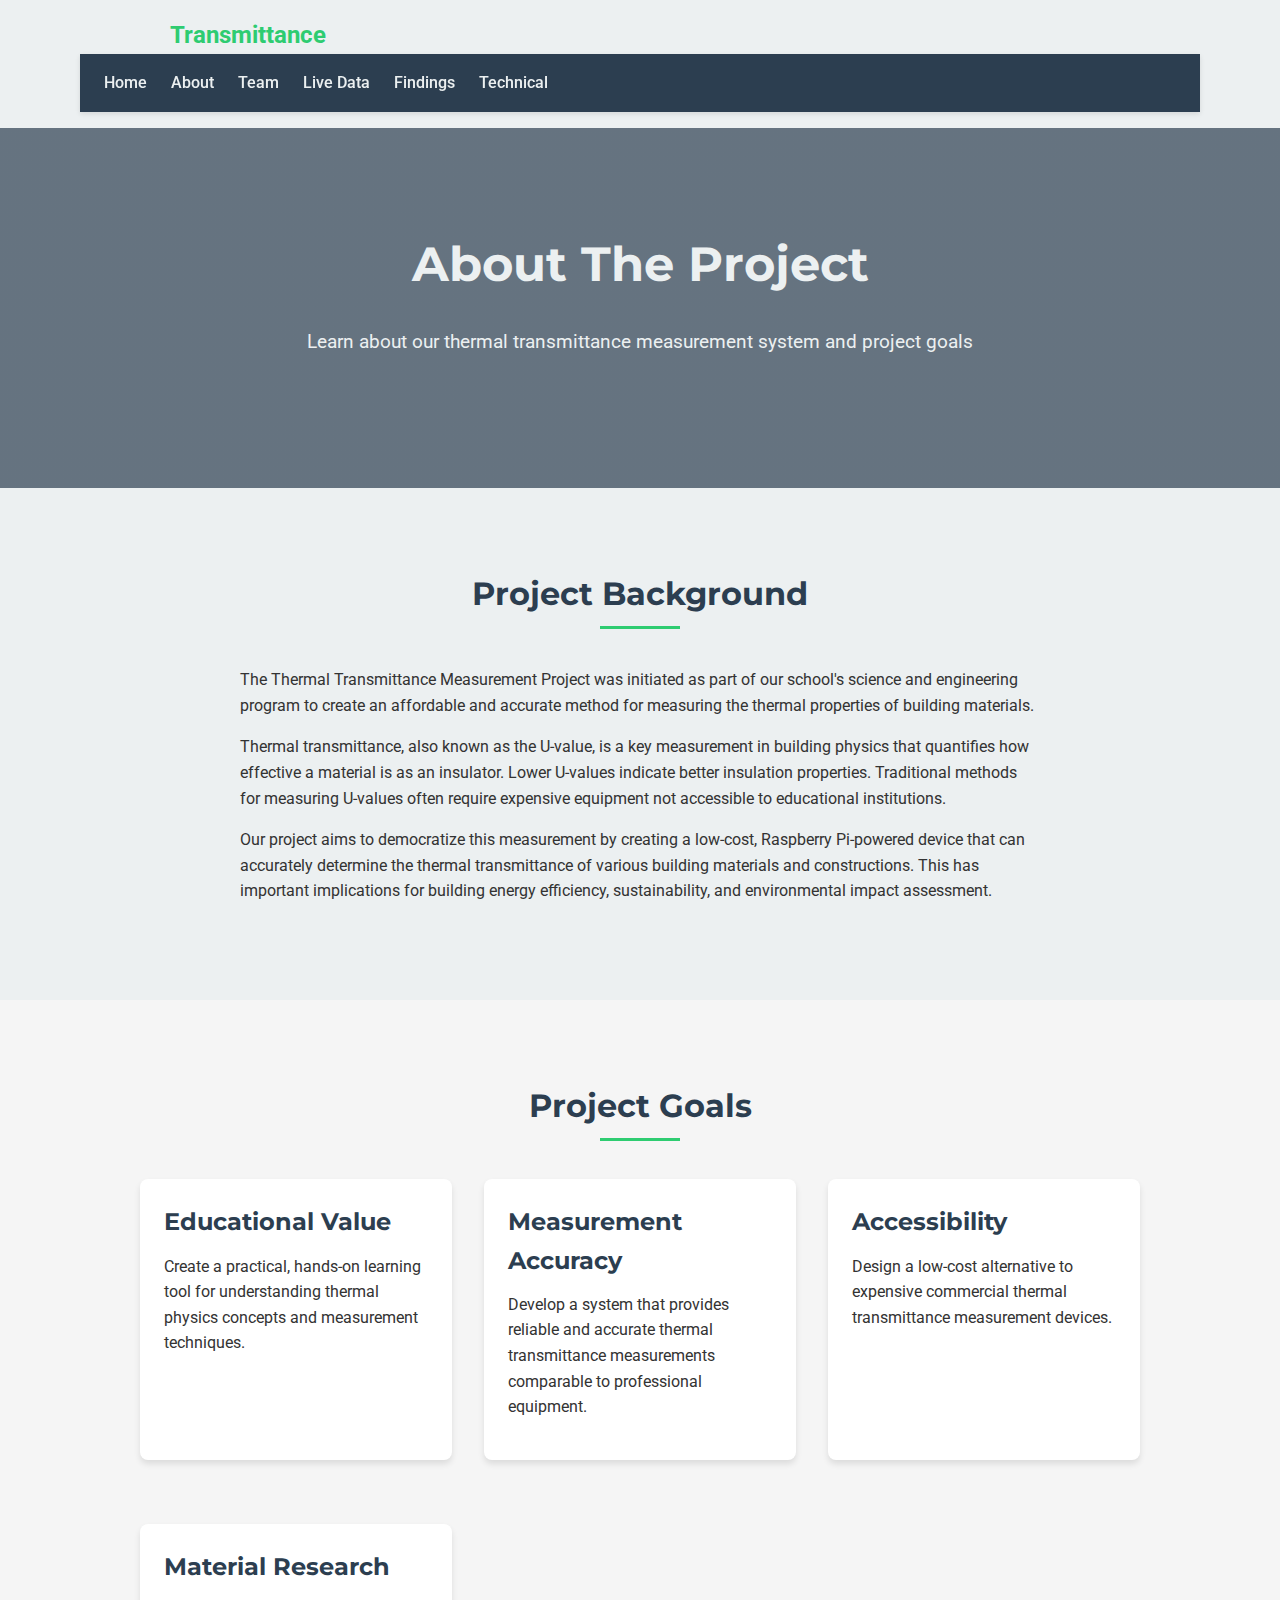
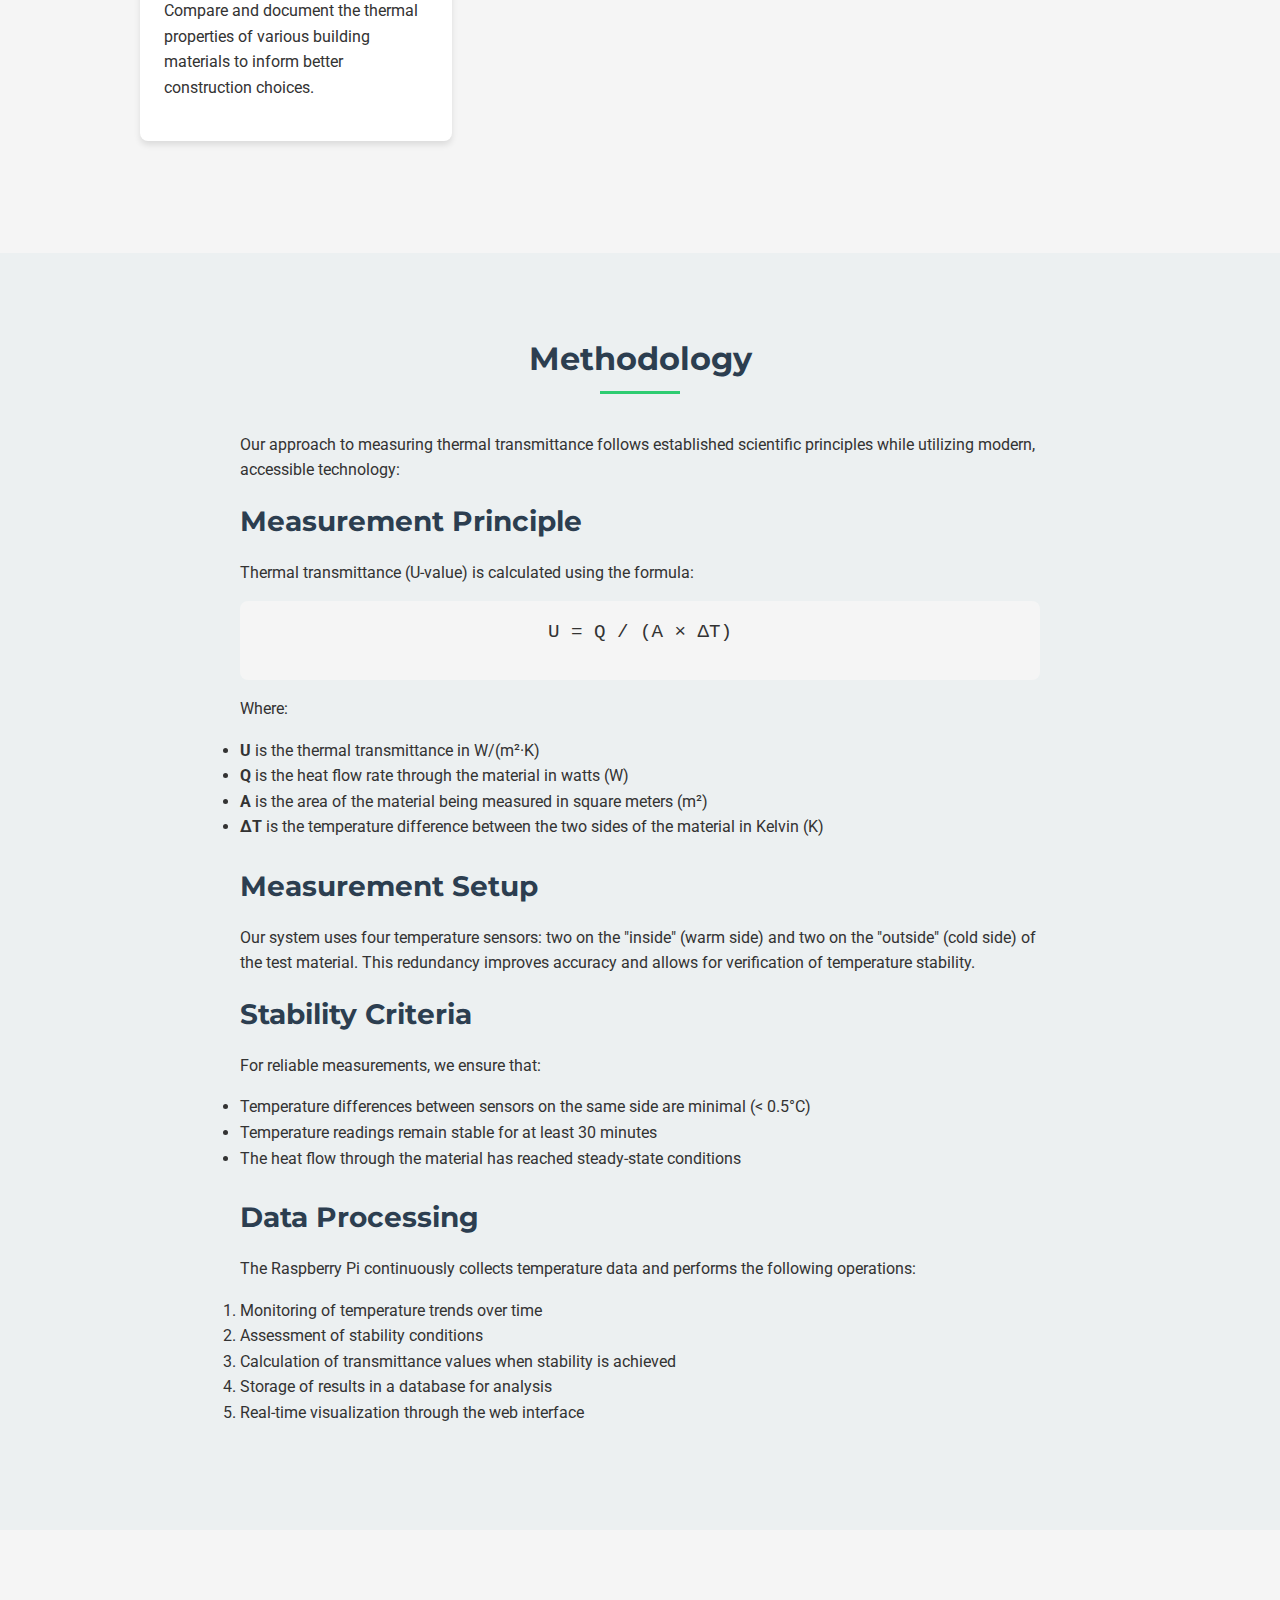
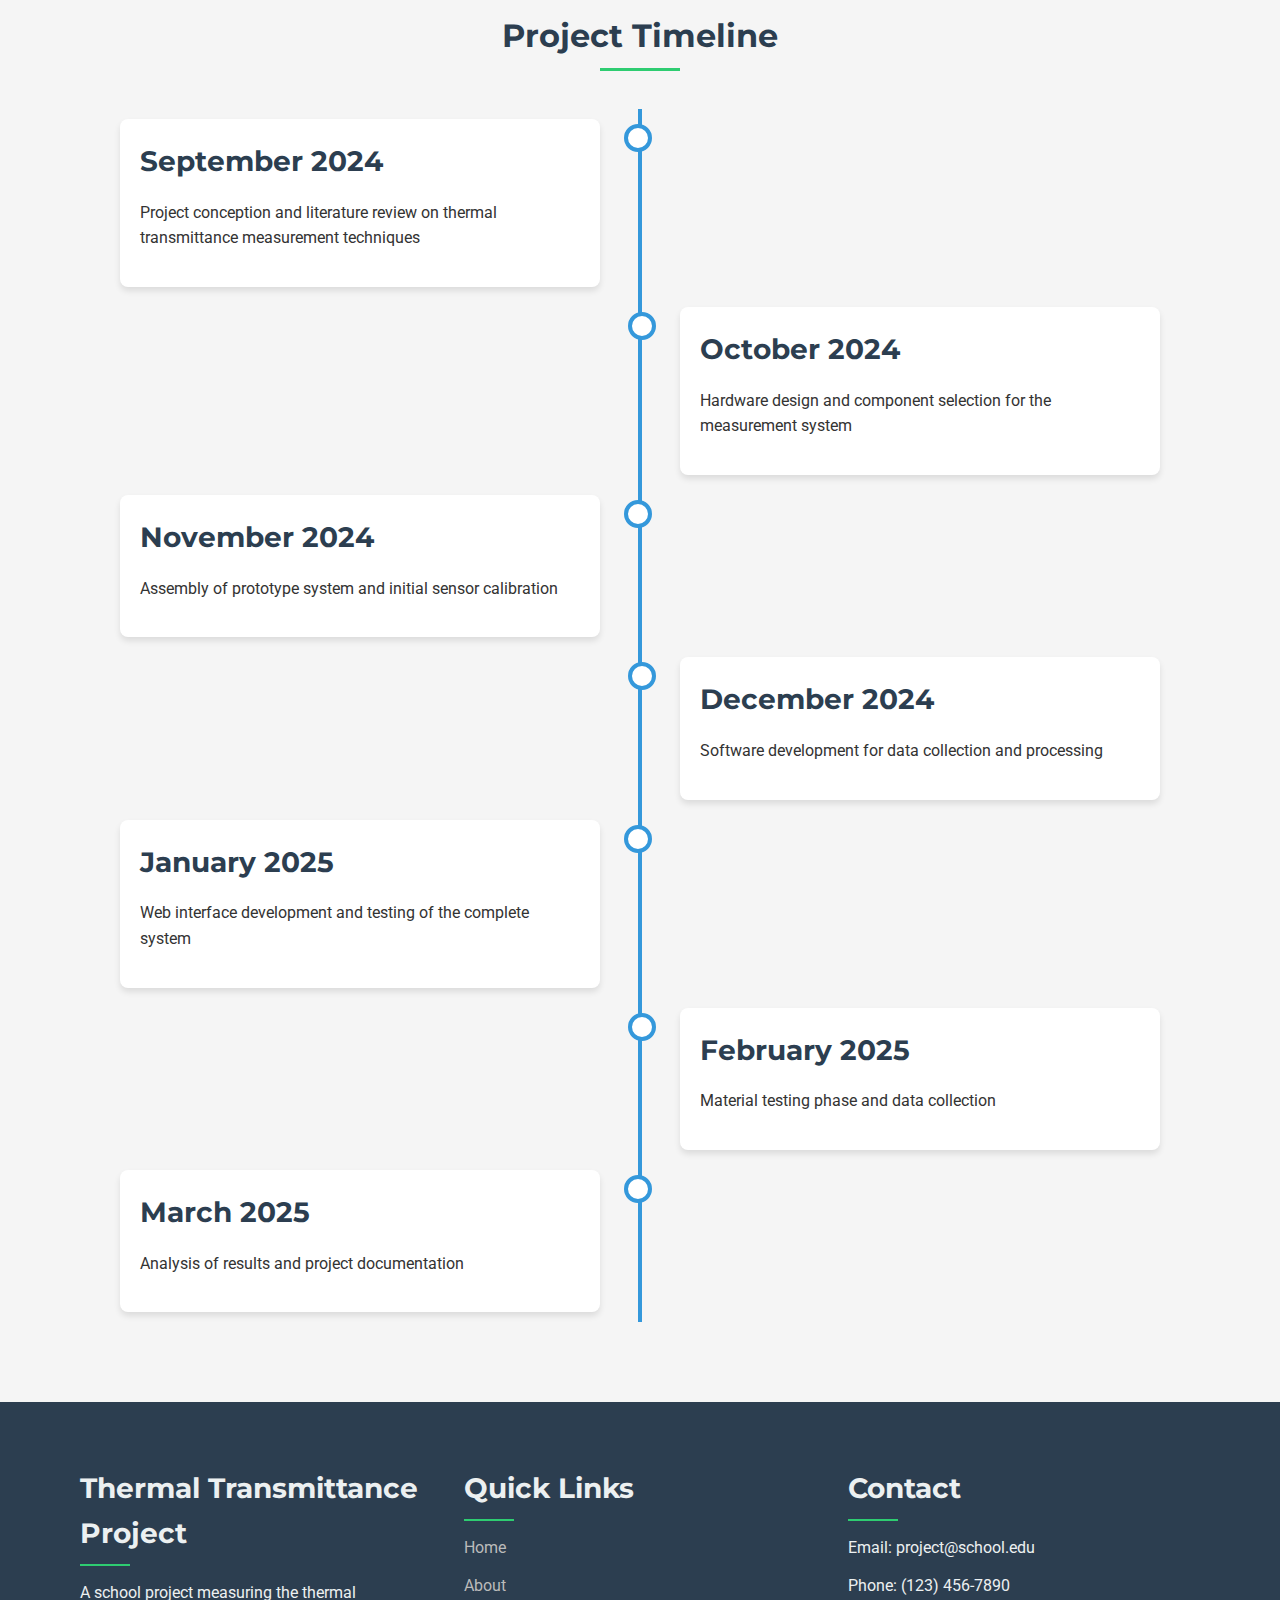
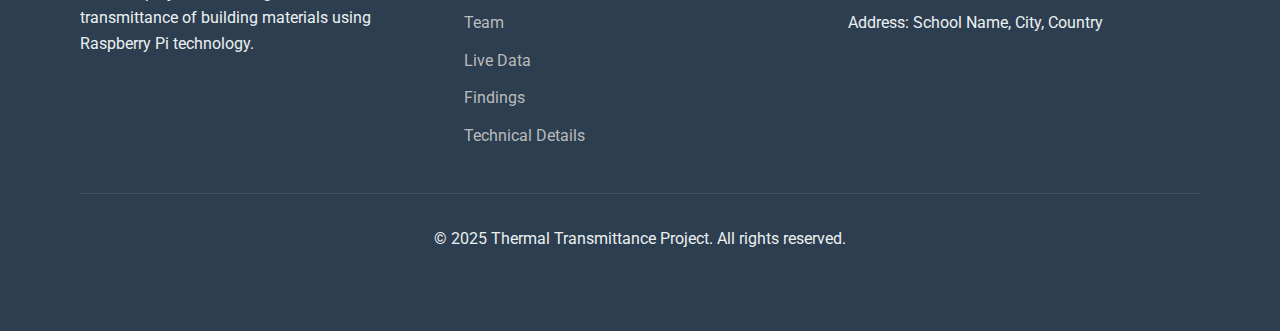
==== commit c66e7082: "fix(html): remove hardcoded navigation from about page" ====
--- a/about.html
+++ b/about.html
@@ -13,24 +13,6 @@
 <body>
   <!-- Header  -->
   <include src="header.html"></include>
-  <nav class="navbar">
-    <div class="container">
-      <a href="index.html" class="logo">Thermal<span>Transmittance</span></a>
-      <ul class="nav-menu">
-        <li class="nav-item"><a href="index.html" class="nav-link">Home</a></li>
-        <li class="nav-item"><a href="about.html" class="nav-link">About</a></li>
-        <li class="nav-item"><a href="team.html" class="nav-link">Team</a></li>
-        <li class="nav-item"><a href="data.html" class="nav-link">Live Data</a></li>
-        <li class="nav-item"><a href="findings.html" class="nav-link">Findings</a></li>
-        <li class="nav-item"><a href="technical.html" class="nav-link">Technical</a></li>
-      </ul>
-      <div class="hamburger">
-        <span class="bar"></span>
-        <span class="bar"></span>
-        <span class="bar"></span>
-      </div>
-    </div>
-  </nav>
 
   <!-- Page Header -->
   <section class="hero" style="height: 40vh;">
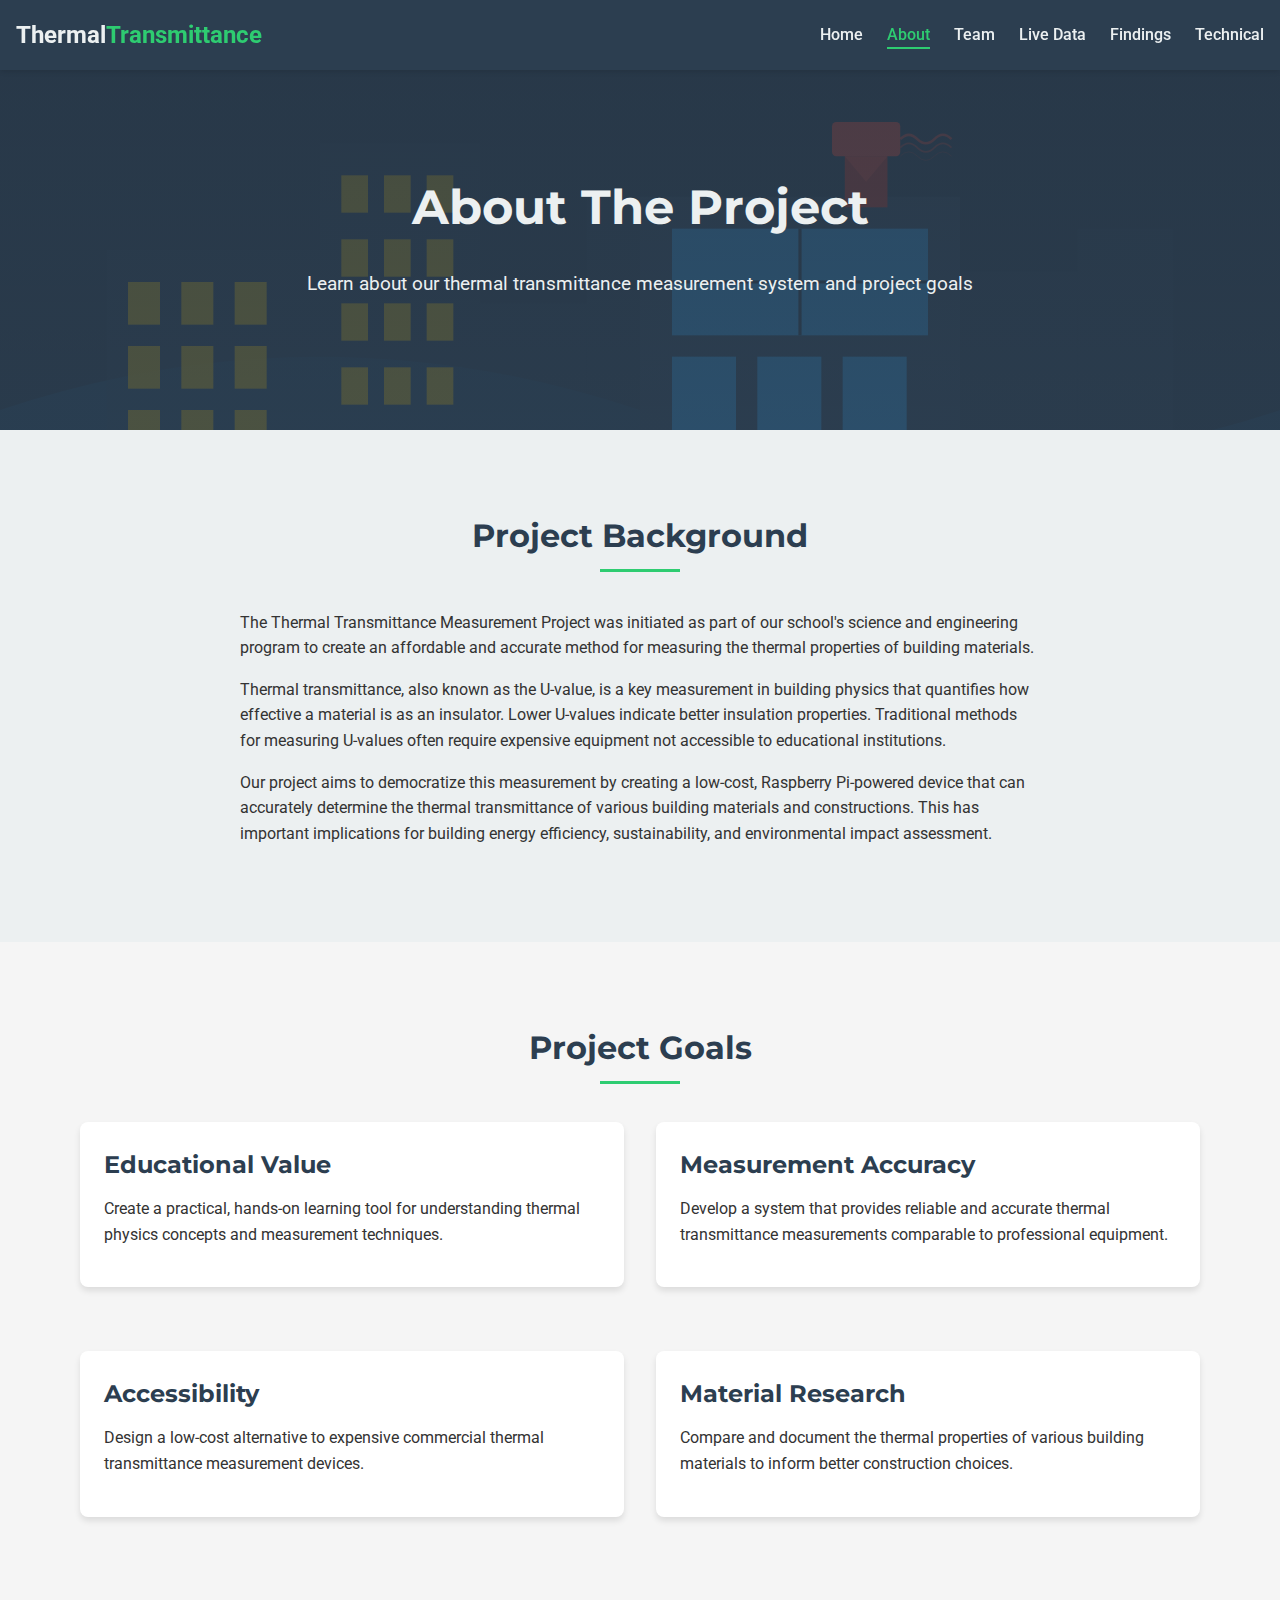
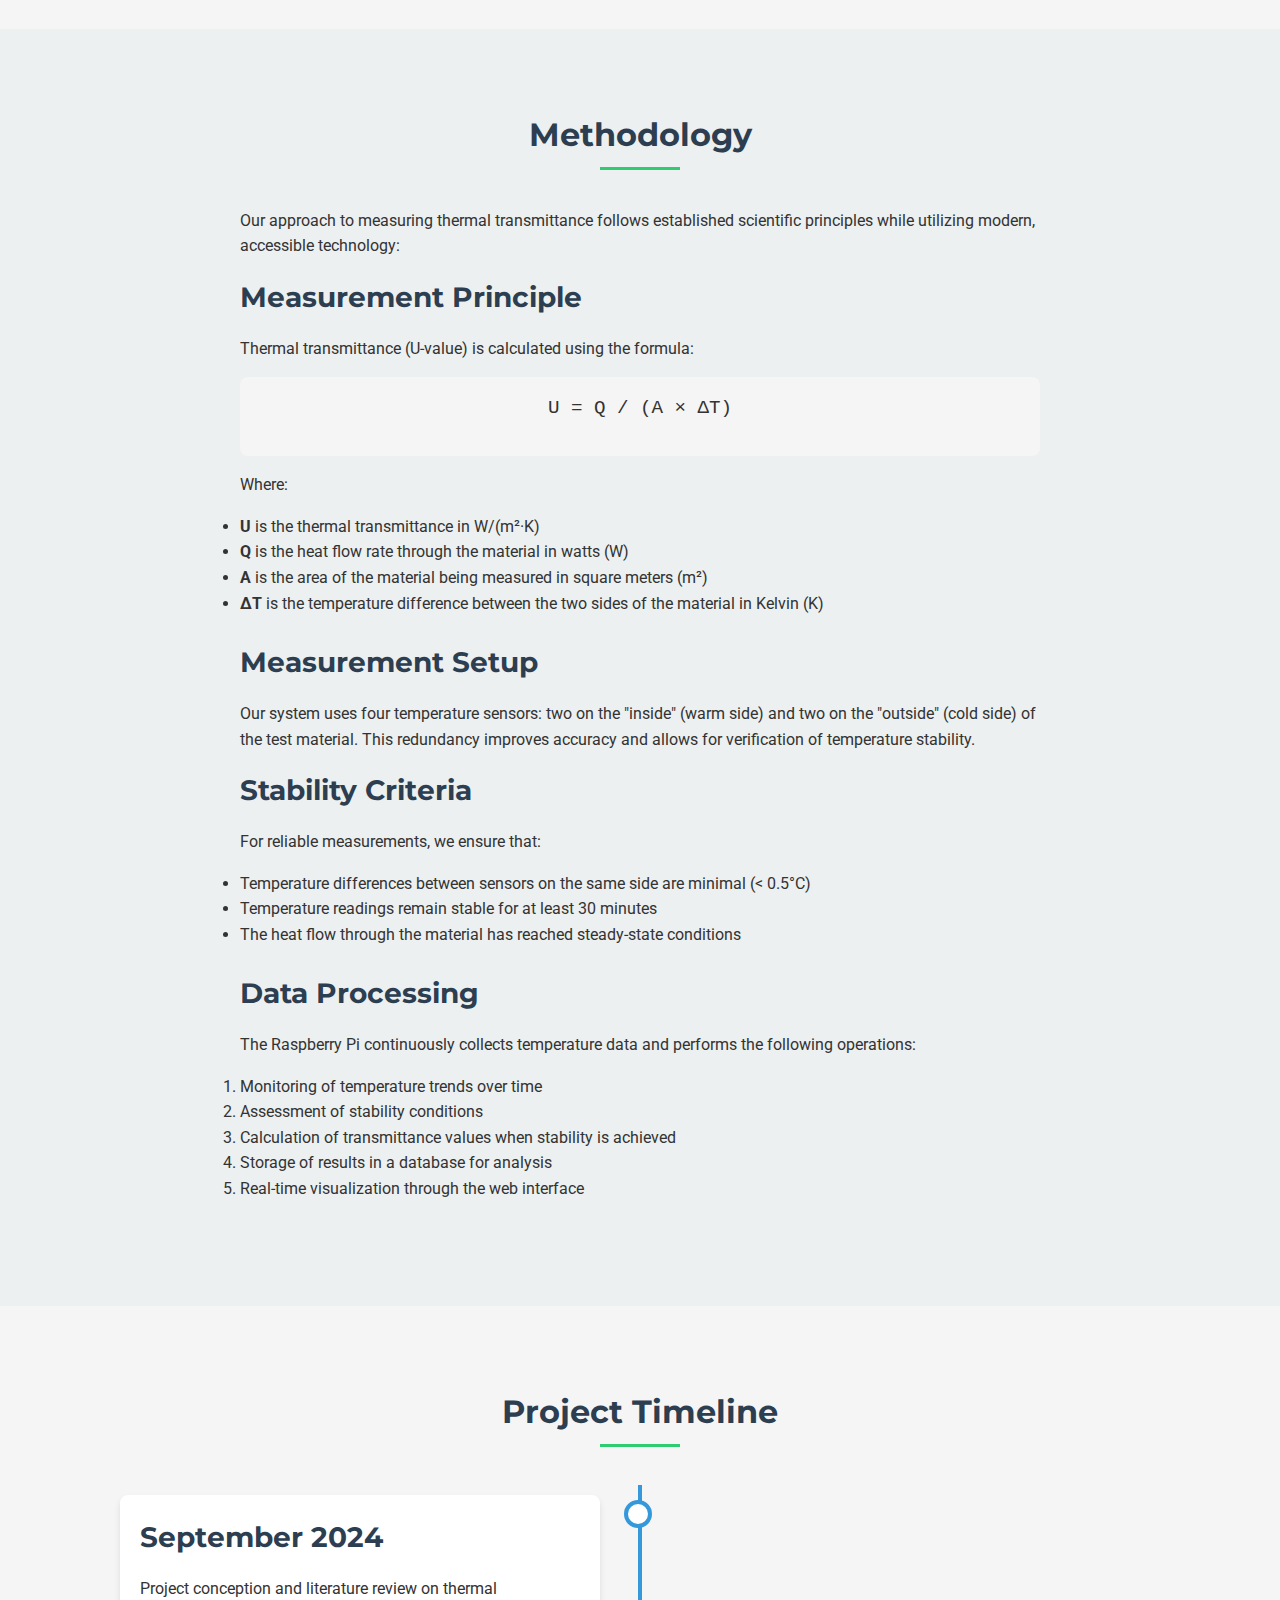
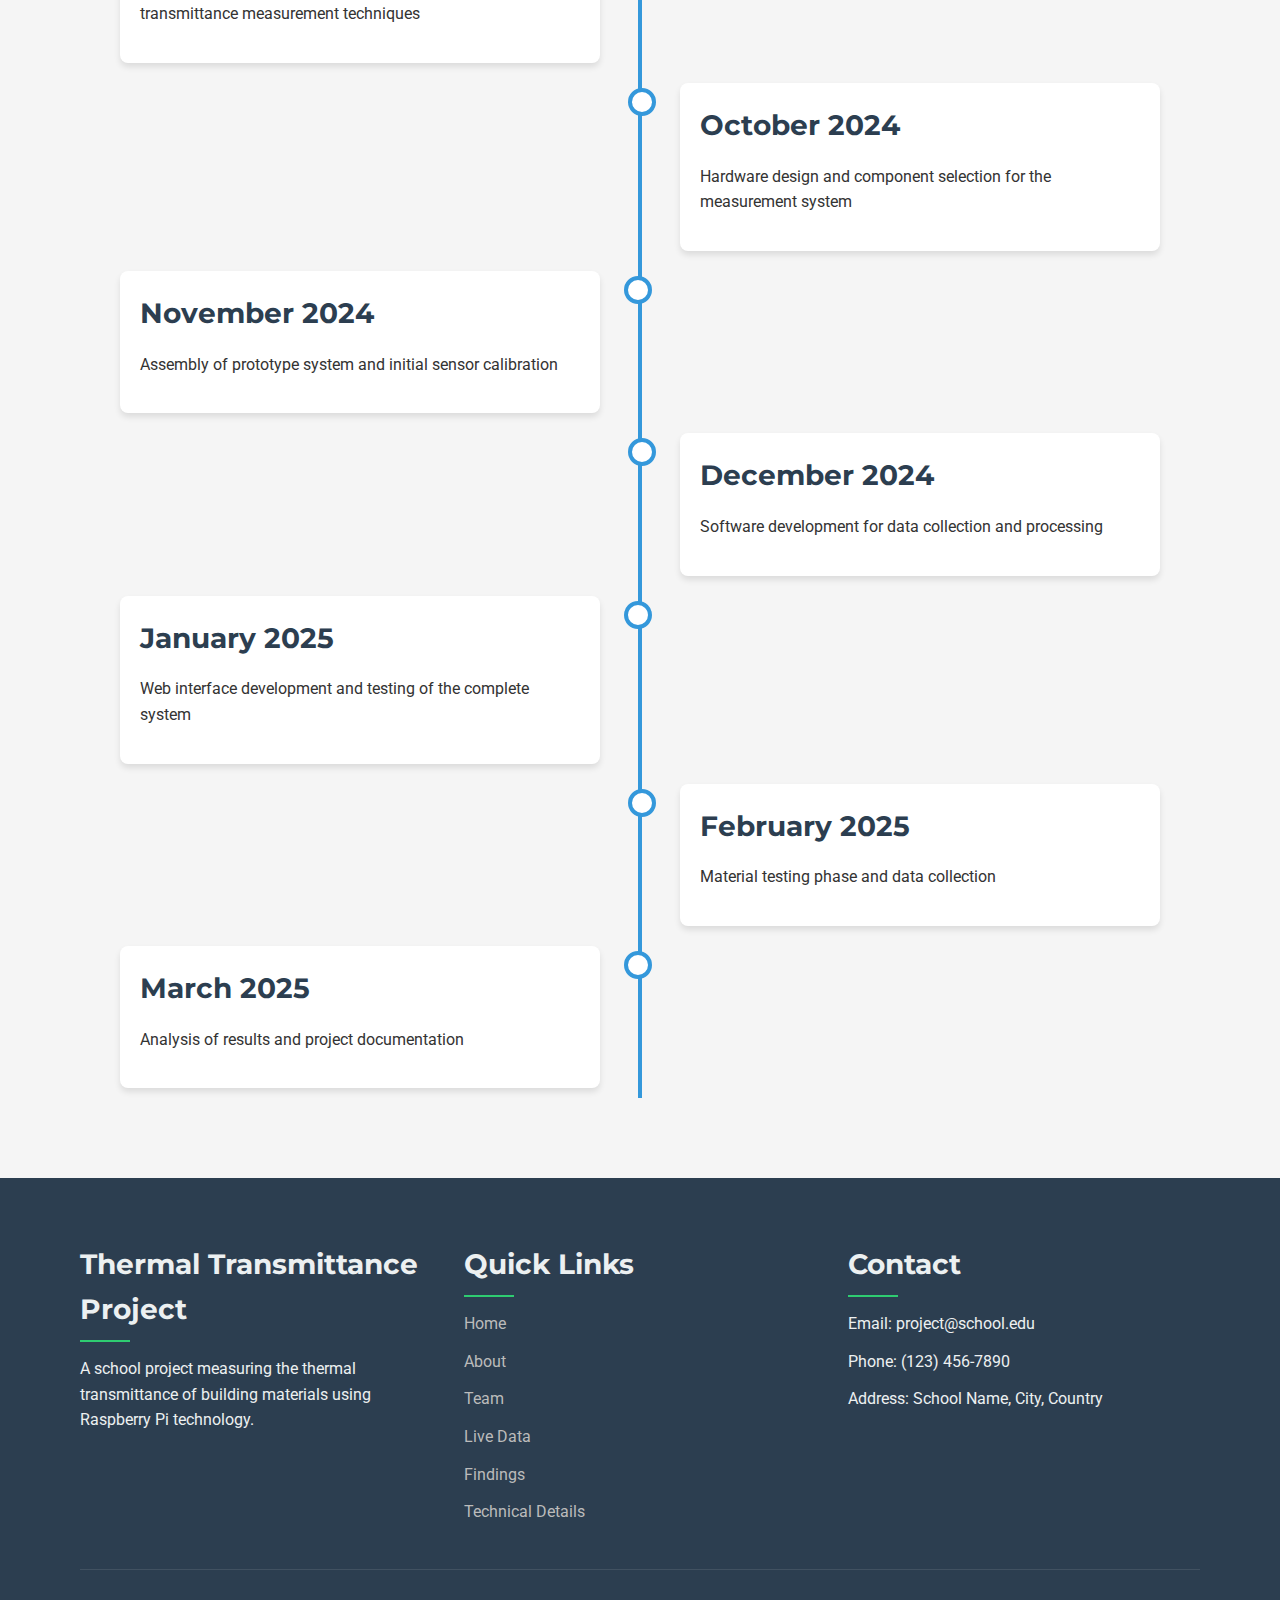
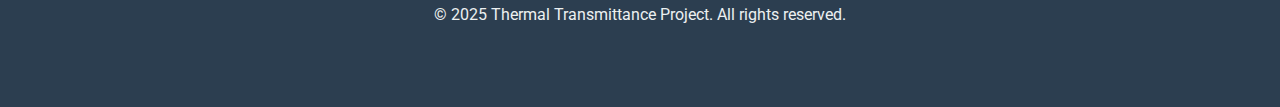
==== commit 8b57a189: "feat(layout): enhance grid and card layouts" ====
--- a/about.html
+++ b/about.html
@@ -50,8 +50,7 @@
   <section class="section" style="background-color: #f5f5f5;">
     <div class="container">
       <h2 class="section-title">Project Goals</h2>
-      <div class="grid"
-        style="grid-template-columns: repeat(auto-fit, minmax(250px, 1fr)); max-width: 1000px; margin: 0 auto;">
+      <div class="grid">
         <div class="card">
           <div class="card-content">
             <h3 class="card-title">Educational Value</h3>
--- a/css/styles.css
+++ b/css/styles.css
@@ -31,7 +31,12 @@
 }
 
 /* Typography */
-h1, h2, h3, h4, h5, h6 {
+h1,
+h2,
+h3,
+h4,
+h5,
+h6 {
   font-family: var(--font-heading);
   margin-bottom: 1rem;
   color: var(--dark-color);
@@ -64,16 +69,16 @@
 }
 
 /* Navigation */
-.navbar {
+.header {
   background-color: var(--dark-color);
-  padding: 1rem 0;
+  padding: 1rem;
   position: sticky;
   top: 0;
   z-index: 100;
   box-shadow: 0 2px 5px rgba(0, 0, 0, 0.1);
 }
 
-.navbar .container {
+.header {
   display: flex;
   justify-content: space-between;
   align-items: center;
@@ -127,14 +132,64 @@
   width: 100%;
 }
 
+/* Hamburger Menu Styles */
 .hamburger {
   display: none;
   cursor: pointer;
 }
 
+.hamburger .bar {
+  display: block;
+  width: 25px;
+  height: 3px;
+  margin: 5px auto;
+  background-color: var(--light-color, white);
+  transition: all 0.3s ease;
+}
+
+/* Mobile Navigation Styles */
+@media screen and (max-width: 980px) {
+  .hamburger {
+    display: block;
+  }
+
+  .nav-menu {
+    position: fixed;
+    left: -100%;
+    top: 70px;
+    flex-direction: column;
+    background-color: var(--dark-color, #2c3e50);
+    width: 100%;
+    text-align: center;
+    transition: 0.3s;
+    box-shadow: 0 10px 27px rgba(0, 0, 0, 0.05);
+    z-index: 999;
+  }
+
+  .nav-menu.active {
+    left: 0;
+  }
+
+  .nav-item {
+    margin: 1.5rem 0;
+  }
+
+  .hamburger.active .bar:nth-child(2) {
+    opacity: 0;
+  }
+
+  .hamburger.active .bar:nth-child(1) {
+    transform: translateY(8px) rotate(45deg);
+  }
+
+  .hamburger.active .bar:nth-child(3) {
+    transform: translateY(-8px) rotate(-45deg);
+  }
+}
+
 /* Hero Section */
 .hero {
-  background-image: linear-gradient(rgba(44, 62, 80, 0.7), rgba(44, 62, 80, 0.7)), url('images/hero-bg.jpg');
+  background-image: linear-gradient(rgba(44, 62, 80, 0.7), rgba(44, 62, 80, 0.7)), url('/images/hero-bg.svg');
   background-size: cover;
   background-position: center;
   height: 60vh;
@@ -192,6 +247,11 @@
 }
 
 /* Card Layouts */
+.card-container {
+  max-width: 900px;
+  margin: 0 auto;
+}
+
 .card {
   background-color: white;
   border-radius: 8px;
@@ -246,8 +306,12 @@
 /* Grid Layout */
 .grid {
   display: grid;
+  grid-template-columns: repeat(auto-fill, minmax(400px, 1fr));
+  gap: 2rem;
+}
+
+.grid-3 {
   grid-template-columns: repeat(auto-fill, minmax(300px, 1fr));
-  gap: 2rem;
 }
 
 /* Team Member Card */
@@ -459,19 +523,19 @@
   .timeline::after {
     left: 31px;
   }
-  
+
   .timeline-item {
     width: 100%;
     padding-left: 70px;
     padding-right: 25px;
   }
-  
+
   .timeline-item:nth-child(even) {
     left: 0;
   }
-  
+
   .timeline-item:nth-child(odd)::after,
   .timeline-item:nth-child(even)::after {
     left: 18px;
   }
-}
+}